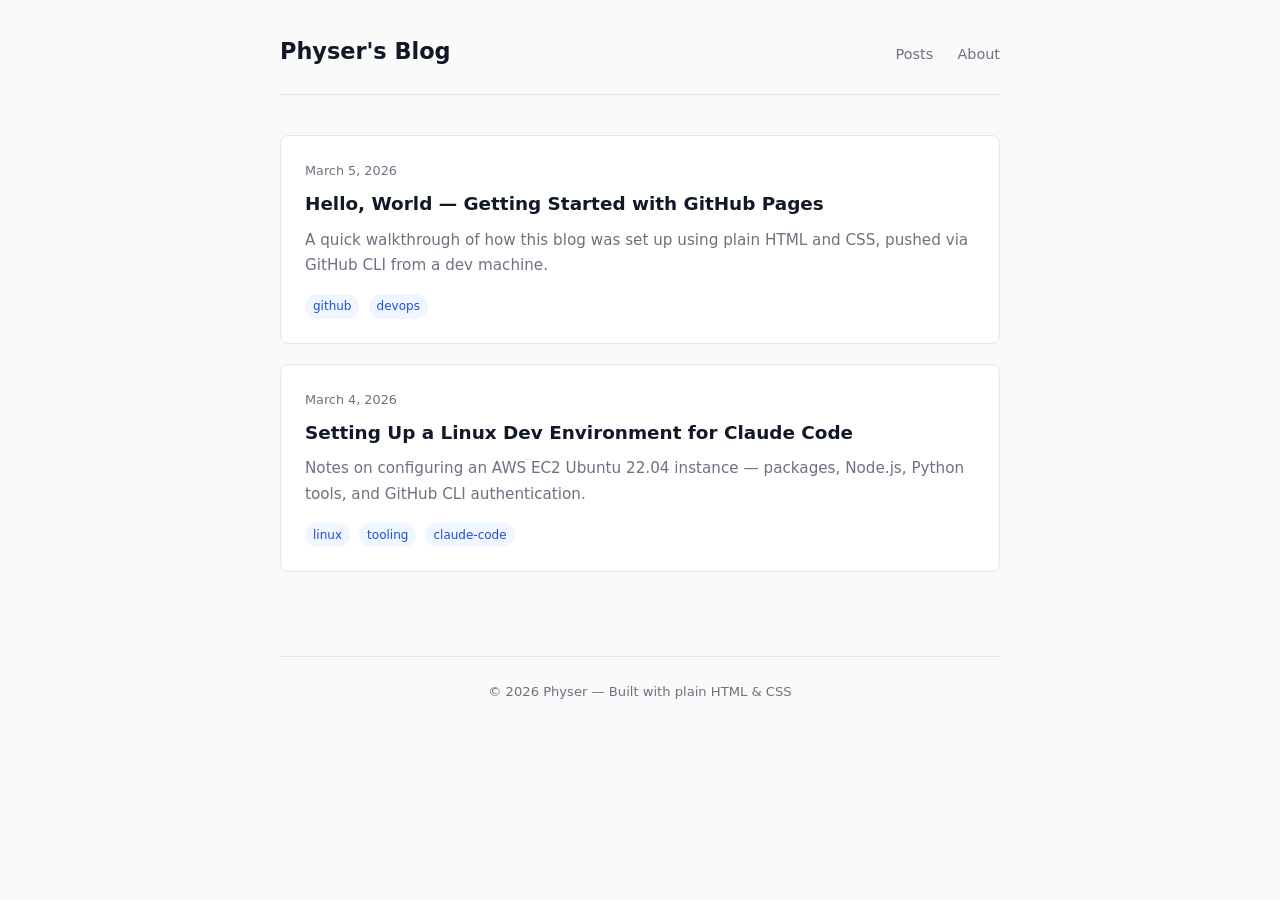
==== index.html @ aceb3095 "Convert to blog with post listing, two sample posts, About page, and CSS Co-Authored-By: Claude Sonn" ====
<!DOCTYPE html>
<html lang="en">
<head>
  <meta charset="UTF-8">
  <meta name="viewport" content="width=device-width, initial-scale=1.0">
  <title>Physer's Blog</title>
  <link rel="stylesheet" href="style.css">
</head>
<body>

<header>
  <a class="site-title" href="/">Physer's Blog</a>
  <nav>
    <a href="/">Posts</a>
    <a href="about.html">About</a>
  </nav>
</header>

<main>
  <ul class="post-list">

    <li class="post-card">
      <div class="meta">March 5, 2026</div>
      <h2><a href="posts/hello-world.html">Hello, World — Getting Started with GitHub Pages</a></h2>
      <p>A quick walkthrough of how this blog was set up using plain HTML and CSS, pushed via GitHub CLI from a dev machine.</p>
      <div class="tags">
        <span class="tag">github</span>
        <span class="tag">devops</span>
      </div>
    </li>

    <li class="post-card">
      <div class="meta">March 4, 2026</div>
      <h2><a href="posts/dev-environment.html">Setting Up a Linux Dev Environment for Claude Code</a></h2>
      <p>Notes on configuring an AWS EC2 Ubuntu 22.04 instance — packages, Node.js, Python tools, and GitHub CLI authentication.</p>
      <div class="tags">
        <span class="tag">linux</span>
        <span class="tag">tooling</span>
        <span class="tag">claude-code</span>
      </div>
    </li>

  </ul>
</main>

<footer>
  &copy; 2026 Physer &mdash; Built with plain HTML &amp; CSS
</footer>

</body>
</html>
---- style.css ----
*, *::before, *::after { box-sizing: border-box; margin: 0; padding: 0; }

:root {
  --bg: #fafafa;
  --surface: #ffffff;
  --border: #e5e7eb;
  --text: #111827;
  --muted: #6b7280;
  --accent: #2563eb;
  --accent-hover: #1d4ed8;
  --tag-bg: #eff6ff;
  --tag-color: #1d4ed8;
  --radius: 8px;
  --max-w: 720px;
}

body {
  font-family: system-ui, -apple-system, sans-serif;
  background: var(--bg);
  color: var(--text);
  line-height: 1.7;
  padding: 0 1rem;
}

/* ── Header ── */
header {
  max-width: var(--max-w);
  margin: 0 auto;
  padding: 2rem 0 1.5rem;
  border-bottom: 1px solid var(--border);
  display: flex;
  align-items: baseline;
  justify-content: space-between;
  flex-wrap: wrap;
  gap: 0.5rem;
}

header .site-title {
  font-size: 1.4rem;
  font-weight: 700;
  color: var(--text);
  text-decoration: none;
}

header nav a {
  color: var(--muted);
  text-decoration: none;
  font-size: 0.9rem;
  margin-left: 1.2rem;
  transition: color 0.15s;
}

header nav a:hover { color: var(--accent); }

/* ── Main layout ── */
main {
  max-width: var(--max-w);
  margin: 0 auto;
  padding: 2.5rem 0 4rem;
}

/* ── Post list ── */
.post-list { list-style: none; }

.post-card {
  background: var(--surface);
  border: 1px solid var(--border);
  border-radius: var(--radius);
  padding: 1.5rem;
  margin-bottom: 1.25rem;
  transition: box-shadow 0.15s, border-color 0.15s;
}

.post-card:hover {
  box-shadow: 0 4px 12px rgba(0,0,0,0.07);
  border-color: #d1d5db;
}

.post-card .meta {
  font-size: 0.8rem;
  color: var(--muted);
  margin-bottom: 0.4rem;
}

.post-card h2 {
  font-size: 1.15rem;
  margin-bottom: 0.5rem;
}

.post-card h2 a {
  color: var(--text);
  text-decoration: none;
}

.post-card h2 a:hover { color: var(--accent); }

.post-card p { color: var(--muted); font-size: 0.95rem; }

.tags { margin-top: 0.75rem; }

.tag {
  display: inline-block;
  background: var(--tag-bg);
  color: var(--tag-color);
  font-size: 0.75rem;
  padding: 2px 8px;
  border-radius: 999px;
  margin-right: 4px;
  font-weight: 500;
}

/* ── Single post ── */
.post-header { margin-bottom: 2rem; }
.post-header h1 { font-size: 1.9rem; line-height: 1.3; margin-bottom: 0.5rem; }
.post-header .meta { color: var(--muted); font-size: 0.85rem; }

.post-body h2 { font-size: 1.3rem; margin: 2rem 0 0.6rem; }
.post-body h3 { font-size: 1.1rem; margin: 1.5rem 0 0.5rem; }
.post-body p  { margin-bottom: 1rem; }
.post-body ul, .post-body ol { margin: 0 0 1rem 1.4rem; }
.post-body li { margin-bottom: 0.3rem; }

.post-body pre {
  background: #1e293b;
  color: #e2e8f0;
  padding: 1rem 1.25rem;
  border-radius: var(--radius);
  overflow-x: auto;
  margin: 1.25rem 0;
  font-size: 0.88rem;
  line-height: 1.6;
}

.post-body code {
  font-family: "SFMono-Regular", Consolas, monospace;
}

.post-body p code, .post-body li code {
  background: #f1f5f9;
  color: #0f172a;
  padding: 1px 5px;
  border-radius: 4px;
  font-size: 0.88em;
}

.back-link {
  display: inline-block;
  margin-top: 2.5rem;
  color: var(--accent);
  text-decoration: none;
  font-size: 0.9rem;
}

.back-link:hover { color: var(--accent-hover); }

/* ── Footer ── */
footer {
  max-width: var(--max-w);
  margin: 0 auto;
  padding: 1.5rem 0;
  border-top: 1px solid var(--border);
  color: var(--muted);
  font-size: 0.82rem;
  text-align: center;
}
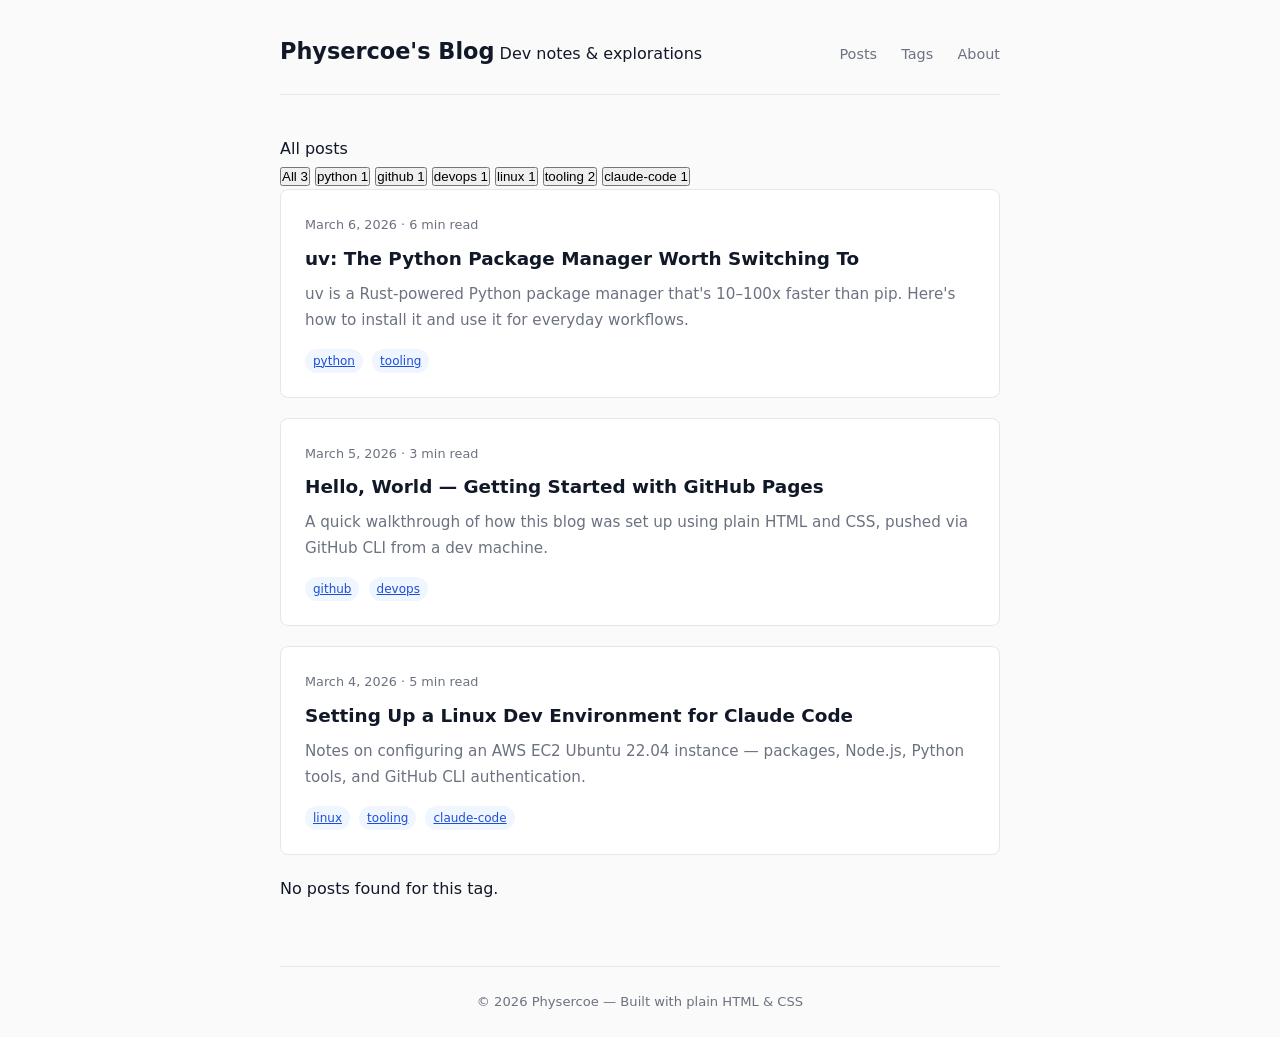
==== commit 723e67be: "Add post: uv Python package manager, update index and tags Co-Authored-By: Claude Sonnet 4.6 <norepl" ====
--- a/index.html
+++ b/index.html
@@ -3,49 +3,122 @@
 <head>
   <meta charset="UTF-8">
   <meta name="viewport" content="width=device-width, initial-scale=1.0">
-  <title>Physer's Blog</title>
+  <title>Physercoe's Blog</title>
   <link rel="stylesheet" href="style.css">
 </head>
 <body>
 
 <header>
-  <a class="site-title" href="/">Physer's Blog</a>
+  <div class="site-brand">
+    <a class="site-title" href="/">Physercoe's Blog</a>
+    <span class="site-tagline">Dev notes &amp; explorations</span>
+  </div>
   <nav>
-    <a href="/">Posts</a>
+    <a href="/" class="active">Posts</a>
+    <a href="tags.html">Tags</a>
     <a href="about.html">About</a>
   </nav>
 </header>
 
 <main>
-  <ul class="post-list">
+  <p class="section-heading">All posts</p>
 
-    <li class="post-card">
-      <div class="meta">March 5, 2026</div>
-      <h2><a href="posts/hello-world.html">Hello, World — Getting Started with GitHub Pages</a></h2>
-      <p>A quick walkthrough of how this blog was set up using plain HTML and CSS, pushed via GitHub CLI from a dev machine.</p>
+  <!-- Tag filter bar -->
+  <div class="tag-filter" id="tagFilter">
+    <button class="filter-btn active" data-tag="all">All <span class="count">3</span></button>
+    <button class="filter-btn" data-tag="python">python <span class="count">1</span></button>
+    <button class="filter-btn" data-tag="github">github <span class="count">1</span></button>
+    <button class="filter-btn" data-tag="devops">devops <span class="count">1</span></button>
+    <button class="filter-btn" data-tag="linux">linux <span class="count">1</span></button>
+    <button class="filter-btn" data-tag="tooling">tooling <span class="count">2</span></button>
+    <button class="filter-btn" data-tag="claude-code">claude-code <span class="count">1</span></button>
+  </div>
+
+  <ul class="post-list" id="postList">
+
+    <li class="post-card" data-tags="python tooling">
+      <div class="meta">
+        <span>March 6, 2026</span>
+        <span class="dot">&middot;</span>
+        <span>6 min read</span>
+      </div>
+      <h2><a href="posts/python-uv.html">uv: The Python Package Manager Worth Switching To</a></h2>
+      <p class="excerpt">uv is a Rust-powered Python package manager that's 10–100x faster than pip. Here's how to install it and use it for everyday workflows.</p>
       <div class="tags">
-        <span class="tag">github</span>
-        <span class="tag">devops</span>
+        <a class="tag" href="tags.html#python">python</a>
+        <a class="tag" href="tags.html#tooling">tooling</a>
       </div>
     </li>
 
-    <li class="post-card">
-      <div class="meta">March 4, 2026</div>
+    <li class="post-card" data-tags="github devops">
+      <div class="meta">
+        <span>March 5, 2026</span>
+        <span class="dot">&middot;</span>
+        <span>3 min read</span>
+      </div>
+      <h2><a href="posts/hello-world.html">Hello, World — Getting Started with GitHub Pages</a></h2>
+      <p class="excerpt">A quick walkthrough of how this blog was set up using plain HTML and CSS, pushed via GitHub CLI from a dev machine.</p>
+      <div class="tags">
+        <a class="tag" href="tags.html#github">github</a>
+        <a class="tag" href="tags.html#devops">devops</a>
+      </div>
+    </li>
+
+    <li class="post-card" data-tags="linux tooling claude-code">
+      <div class="meta">
+        <span>March 4, 2026</span>
+        <span class="dot">&middot;</span>
+        <span>5 min read</span>
+      </div>
       <h2><a href="posts/dev-environment.html">Setting Up a Linux Dev Environment for Claude Code</a></h2>
-      <p>Notes on configuring an AWS EC2 Ubuntu 22.04 instance — packages, Node.js, Python tools, and GitHub CLI authentication.</p>
+      <p class="excerpt">Notes on configuring an AWS EC2 Ubuntu 22.04 instance — packages, Node.js, Python tools, and GitHub CLI authentication.</p>
       <div class="tags">
-        <span class="tag">linux</span>
-        <span class="tag">tooling</span>
-        <span class="tag">claude-code</span>
+        <a class="tag" href="tags.html#linux">linux</a>
+        <a class="tag" href="tags.html#tooling">tooling</a>
+        <a class="tag" href="tags.html#claude-code">claude-code</a>
       </div>
     </li>
 
   </ul>
+  <p class="no-results" id="noResults">No posts found for this tag.</p>
 </main>
 
 <footer>
-  &copy; 2026 Physer &mdash; Built with plain HTML &amp; CSS
+  &copy; 2026 Physercoe &mdash; Built with plain HTML &amp; CSS
 </footer>
+
+<script>
+  const filterBtns = document.querySelectorAll('.filter-btn');
+  const posts = document.querySelectorAll('.post-card');
+  const noResults = document.getElementById('noResults');
+
+  filterBtns.forEach(btn => {
+    btn.addEventListener('click', () => {
+      const tag = btn.dataset.tag;
+
+      filterBtns.forEach(b => b.classList.remove('active'));
+      btn.classList.add('active');
+
+      let visible = 0;
+      posts.forEach(post => {
+        const tags = post.dataset.tags.split(' ');
+        const show = tag === 'all' || tags.includes(tag);
+        post.classList.toggle('hidden', !show);
+        if (show) visible++;
+      });
+
+      noResults.classList.toggle('visible', visible === 0);
+    });
+  });
+
+  // Make entire card clickable
+  document.querySelectorAll('.post-card').forEach(card => {
+    card.addEventListener('click', e => {
+      if (e.target.tagName === 'A') return;
+      card.querySelector('h2 a').click();
+    });
+  });
+</script>
 
 </body>
 </html>
